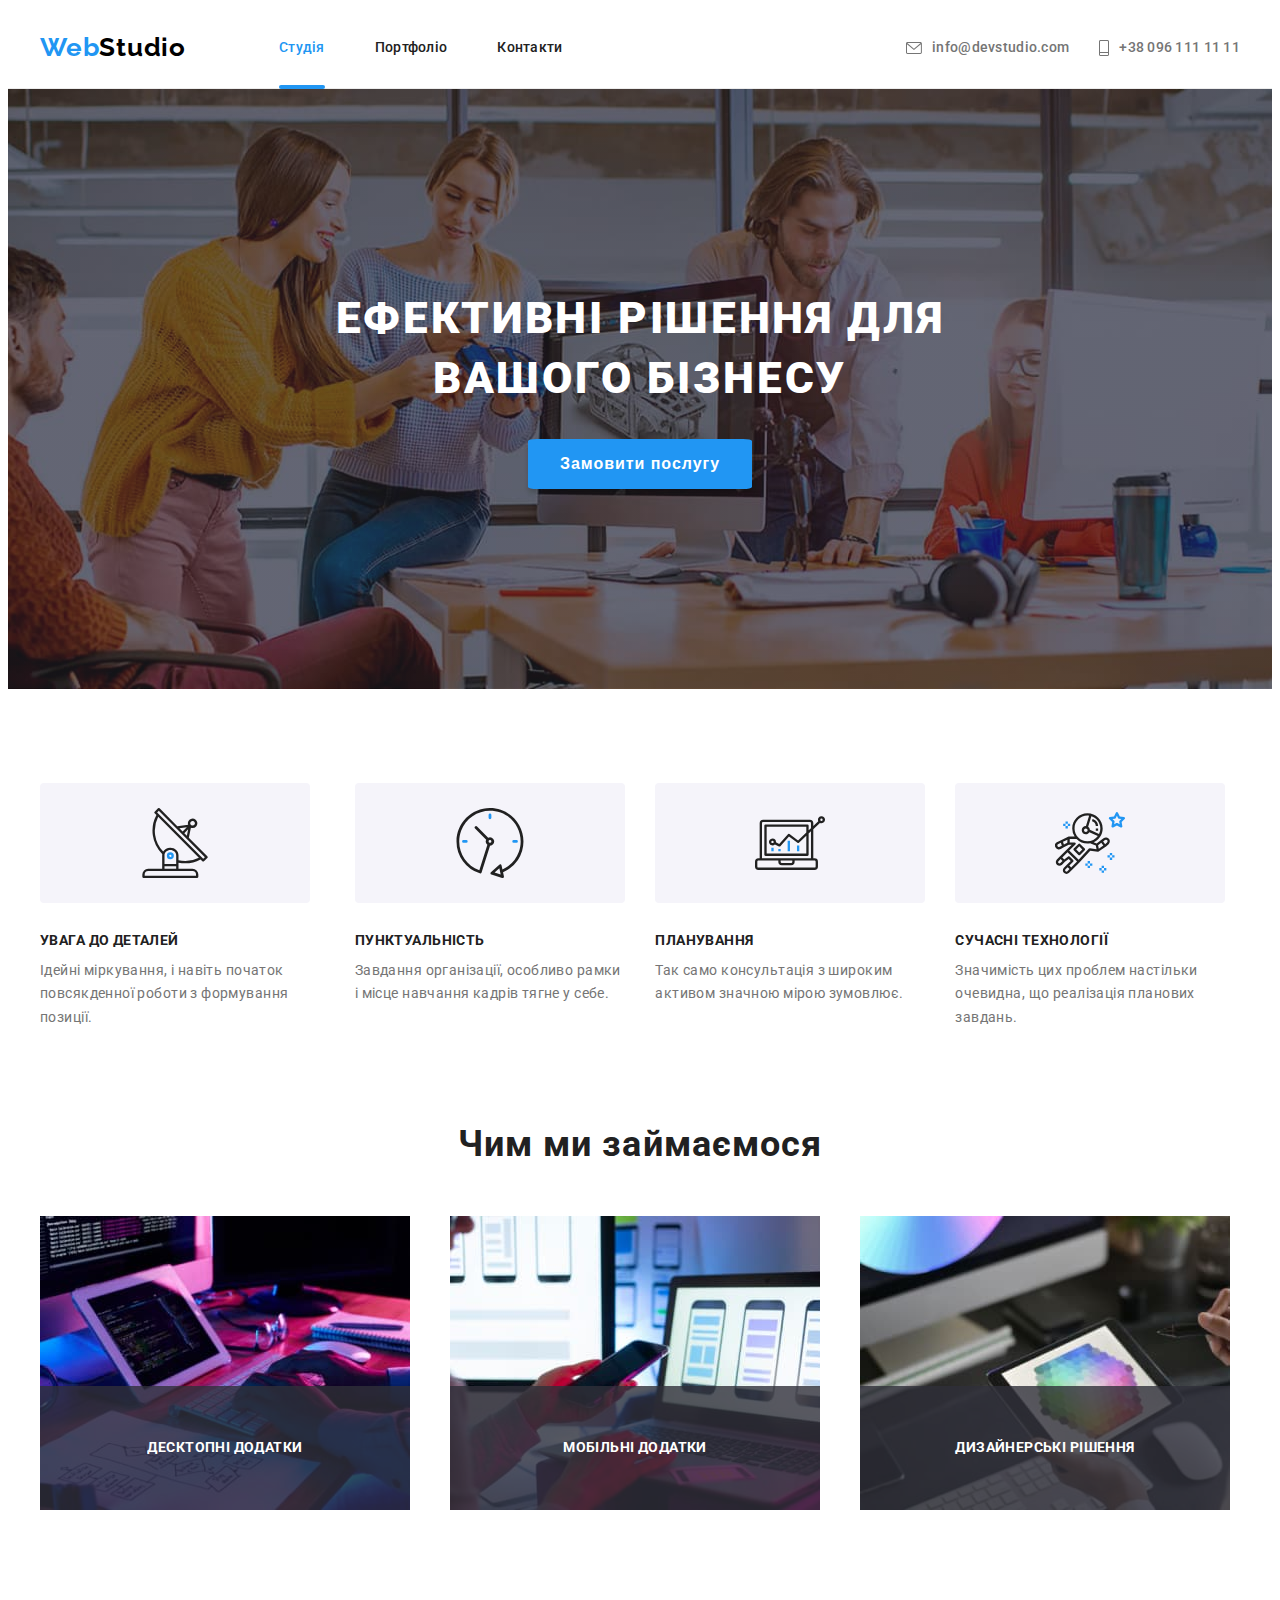
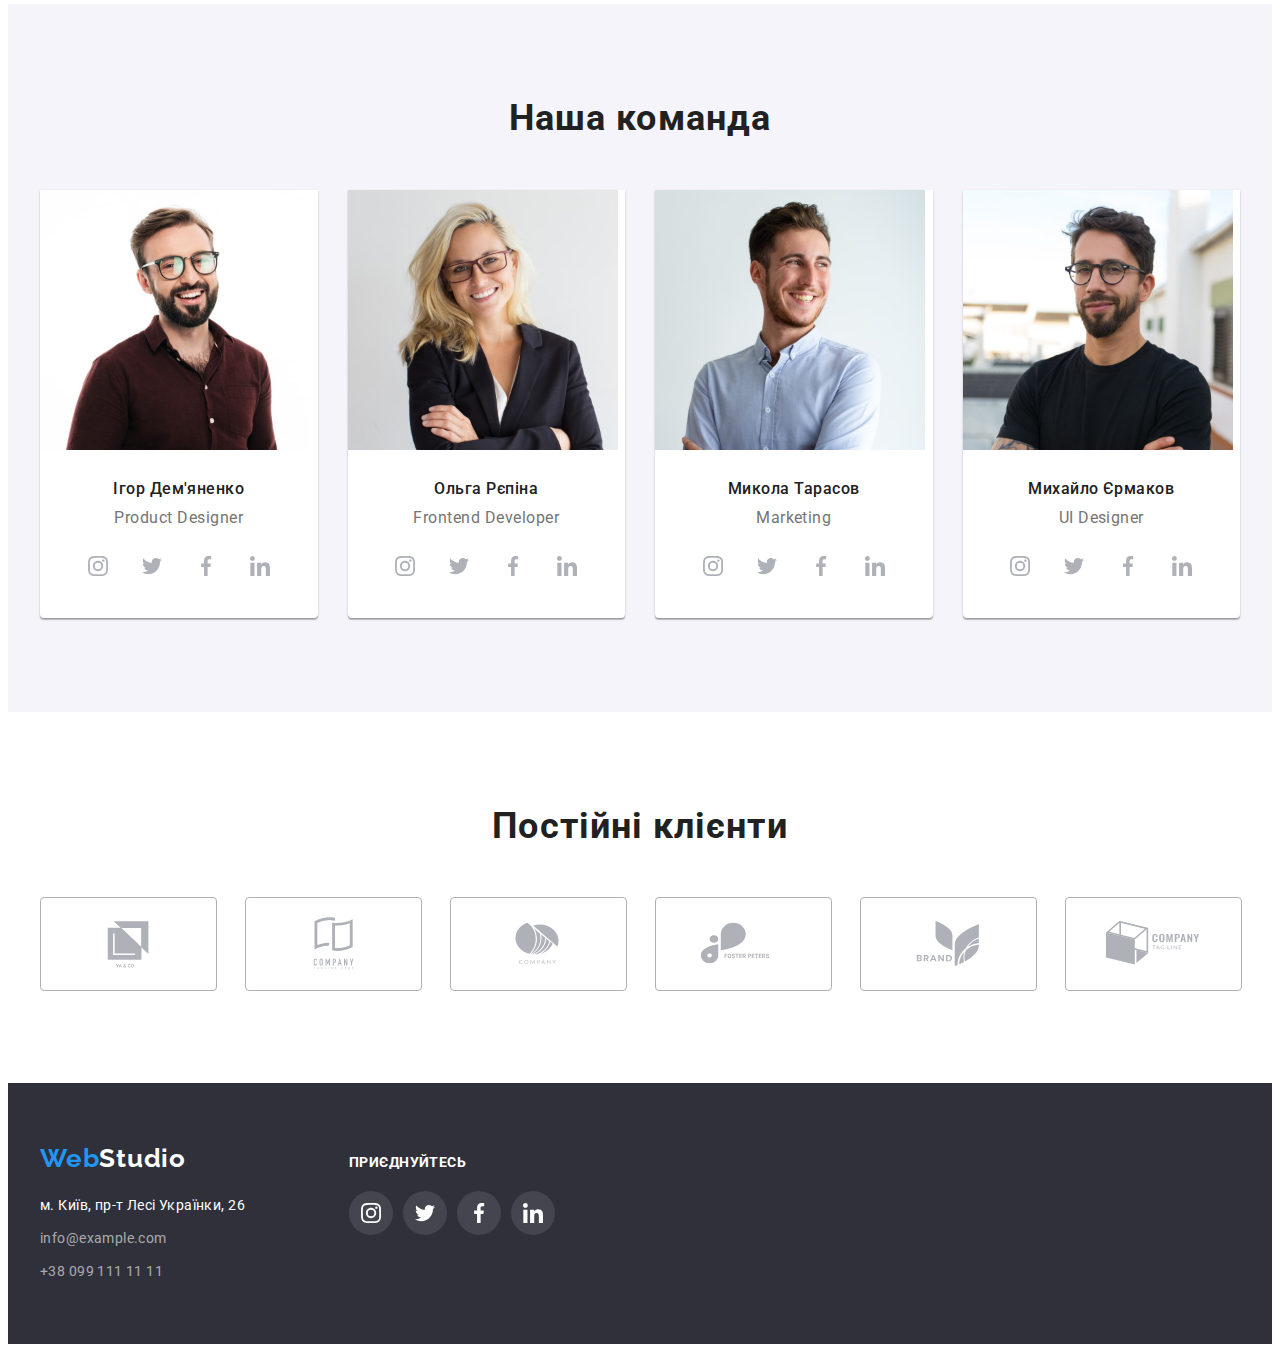
==== index.html @ 79c246cd "Додано файли з попереднього репозиторія" ====
<!DOCTYPE html>
<html lang="uk">
  <head>
    <meta charset="UTF-8" />
    <meta http-equiv="X-UA-Compatible" content="IE=edge" />
    <meta name="viewport" content="width=device-width, initial-scale=1.0" />
    <title>WebStudio</title>
    <link
      rel="stylesheet"
      href="https://cdnjs.cloudflare.com/ajax/libs/modern-normalize/1.1.0/modern-normalize.min.css"
      integrity="sha512-wpPYUAdjBVSE4KJnH1VR1HeZfpl1ub8YT/NKx4PuQ5NmX2tKuGu6U/JRp5y+Y8XG2tV+wKQpNHVUX03MfMFn9Q=="
      crossorigin="anonymous"
      referrerpolicy="no-referrer"
    />
    <link rel="preconnect" href="https://fonts.googleapis.com" />
    <link rel="preconnect" href="https://fonts.gstatic.com" crossorigin />
    <link
      href="https://fonts.googleapis.com/css2?family=Raleway:wght@700&family=Roboto:wght@400;500;700;900&display=swap"
      rel="stylesheet"
    />
    <link rel="stylesheet" href="./css/styles.css" />
  </head>
  <body>
    <header class="header">
      <div class="container header-container">
        <nav class="header-nav">
          <a class="logo link" href="./index.html" lang="en"
            >Web<span lang="en">Studio</span></a
          >
          <ul class="header-list list">
            <li class="header-item">
              <a class="header-nav-link link current" href="./index.html"
                >Студія</a
              >
            </li>
            <li class="header-item">
              <a class="header-nav-link link" href="./portfolio.html"
                >Портфоліо</a
              >
            </li>
            <li class="header-item">
              <a class="header-nav-link link" href="#">Контакти</a>
            </li>
          </ul>
        </nav>
        <ul class="header-contact-list list">
          <li class="header-contact-item">
            <a
              class="header-contact-link nav-link link"
              href="mailto:info@devstudio.com"
            >
              <svg class="icon-header" width="16" height="12">
                <use href="./images/symbol-defs.svg#icon-mailto"></use>
              </svg>
              info@devstudio.com</a
            >
          </li>
          <li class="header-contact-item item">
            <a
              class="header-contact-link nav-link link"
              href="tel:+380961111111"
            >
              <svg class="icon-header" width="10" height="16">
                <use href="./images/symbol-defs.svg#icon-phone"></use>
              </svg>
              +38 096 111 11 11</a
            >
          </li>
        </ul>
      </div>
    </header>
    <main>
      <section class="top-section">
        <div class="container top-container">
          <h1 class="top-title">Ефективні рішення для вашого бізнесу</h1>
          <button class="top-btn btn" type="button" data-modal-open>
            Замовити послугу
          </button>
        </div>
      </section>
      <section class="features section">
        <div class="container">
          <h2 class="visually-hidden">Особливості</h2>
          <ul class="features-list list">
            <li class="features-item">
              <div class="container-features-icon">
                <svg class="features-icon" width="70" height="70">
                  <use href="./images/symbol-defs.svg#icon-antenna"></use>
                </svg>
              </div>
              <h3 class="features-title">Увага до деталей</h3>
              <p class="features-text">
                Ідейні міркування, і навіть початок повсякденної роботи з
                формування позиції.
              </p>
            </li>
            <li class="features-item">
              <div class="container-features-icon">
                <svg class="features-icon" width="70" height="70">
                  <use href="./images/symbol-defs.svg#icon-clock"></use>
                </svg>
              </div>
              <h3 class="features-title">Пунктуальність</h3>
              <p class="features-text">
                Завдання організації, особливо рамки і місце навчання кадрів
                тягне у себе.
              </p>
            </li>
            <li class="features-item">
              <div class="container-features-icon">
                <svg class="features-icon" width="70" height="70">
                  <use href="./images/symbol-defs.svg#icon-diagram"></use>
                </svg>
              </div>
              <h3 class="features-title">Планування</h3>
              <p class="features-text">
                Так само консультація з широким активом значною мірою зумовлює.
              </p>
            </li>
            <li class="features-item">
              <div class="container-features-icon">
                <svg class="features-icon" width="70" height="70">
                  <use href="./images/symbol-defs.svg#icon-astronaut"></use>
                </svg>
              </div>
              <h3 class="features-title">Сучасні технології</h3>
              <p class="features-text">
                Значимість цих проблем настільки очевидна, що реалізація
                планових завдань.
              </p>
            </li>
          </ul>
        </div>
      </section>
      <section class="direction section no-top-padding">
        <div class="container">
          <h2 class="sections-title">Чим ми займаємося</h2>
          <ul class="direction-list list">
            <li class="direction-item">
              <img
                class="direction-image"
                src="./images/work/keyboard.jpg"
                alt="Людина друкує на клавіатурі"
                width="370"
                height="294"
              />
              <div class="direction-container">
                <p class="direction-title">Десктопні додатки</p>
              </div>
            </li>
            <li class="direction-item">
              <img
                class="direction-image"
                src="./images/work/phone.jpg"
                alt="Людина тримає телефон навпроти ноутбука"
                width="370"
                height="294"
              />
              <div class="direction-container">
                <p class="direction-title">Мобільні додатки</p>
              </div>
            </li>
            <li class="direction-item">
              <img
                class="direction-image"
                src="./images/work/tablet.jpg"
                alt="Людина тримає планшет"
                width="370"
                height="294"
              />
              <div class="direction-container">
                <p class="direction-title">Дизайнерські рішення</p>
              </div>
            </li>
          </ul>
        </div>
      </section>
      <section class="team section">
        <div class="container">
          <h2 class="sections-title">Наша команда</h2>
          <ul class="team-list list">
            <li class="team-item">
              <img
                class="team-image"
                src="./images/out-team/product-designer.jpg"
                alt="Проджект дизайнер - Ігор Дем'яненко"
                width="270"
                height="260"
              />
              <div class="team-contant">
                <h3 class="team-title">Ігор Дем'яненко</h3>
                <p class="team-text"><span lang="en">Product Designer</span></p>
                <ul class="team-icon-list">
                  <li class="team-icon-item">
                    <a class="team-icon-link" href="">
                      <svg class="icon-network" width="20" height="20">
                        <use
                          href="./images/symbol-defs.svg#icon-instagram"
                        ></use>
                      </svg>
                    </a>
                  </li>
                  <li class="team-icon-item">
                    <a class="team-icon-link" href="">
                      <svg class="icon-network" width="20" height="20">
                        <use href="./images/symbol-defs.svg#icon-twitter"></use>
                      </svg>
                    </a>
                  </li>
                  <li class="team-icon-item">
                    <a class="team-icon-link" href="">
                      <svg class="icon-network" width="20" height="20">
                        <use
                          href="./images/symbol-defs.svg#icon-facebook"
                        ></use>
                      </svg>
                    </a>
                  </li>
                  <li class="team-icon-item">
                    <a class="team-icon-link" href="">
                      <svg class="icon-network" width="20" height="20">
                        <use
                          href="./images/symbol-defs.svg#icon-linkedin"
                        ></use>
                      </svg>
                    </a>
                  </li>
                </ul>
              </div>
            </li>
            <li class="team-item">
              <img
                class="team-image"
                src="./images/out-team/frontend-developer.jpg"
                alt="Фронтент Розробник - Ольга Рєпіна"
                width="270"
                height="260"
              />
              <div class="team-contant">
                <h3 class="team-title">Ольга Рєпіна</h3>
                <p class="team-text">
                  <span lang="en">Frontend Developer</span>
                </p>
                <ul class="team-icon-list">
                  <li class="team-icon-item">
                    <a class="team-icon-link" href="">
                      <svg class="icon-network" width="20" height="20">
                        <use
                          href="./images/symbol-defs.svg#icon-instagram"
                        ></use>
                      </svg>
                    </a>
                  </li>
                  <li class="team-icon-item">
                    <a class="team-icon-link" href="">
                      <svg class="icon-network" width="20" height="20">
                        <use href="./images/symbol-defs.svg#icon-twitter"></use>
                      </svg>
                    </a>
                  </li>
                  <li class="team-icon-item">
                    <a class="team-icon-link" href="">
                      <svg class="icon-network" width="20" height="20">
                        <use
                          href="./images/symbol-defs.svg#icon-facebook"
                        ></use>
                      </svg>
                    </a>
                  </li>
                  <li class="team-icon-item">
                    <a class="team-icon-link" href="">
                      <svg class="icon-network" width="20" height="20">
                        <use
                          href="./images/symbol-defs.svg#icon-linkedin"
                        ></use>
                      </svg>
                    </a>
                  </li>
                </ul>
              </div>
            </li>
            <li class="team-item">
              <img
                class="team-image"
                src="./images/out-team/marketing.jpg"
                alt="Маркетолог - Микола Тарасов"
                width="270"
                height="260"
              />
              <div class="team-contant">
                <h3 class="team-title">Микола Тарасов</h3>
                <p class="team-text"><span lang="en">Marketing</span></p>
                <ul class="team-icon-list">
                  <li class="team-icon-item">
                    <a class="team-icon-link" href="">
                      <svg class="icon-network" width="20" height="20">
                        <use
                          href="./images/symbol-defs.svg#icon-instagram"
                        ></use>
                      </svg>
                    </a>
                  </li>
                  <li class="team-icon-item">
                    <a class="team-icon-link" href="">
                      <svg class="icon-network" width="20" height="20">
                        <use href="./images/symbol-defs.svg#icon-twitter"></use>
                      </svg>
                    </a>
                  </li>
                  <li class="team-icon-item">
                    <a class="team-icon-link" href="">
                      <svg class="icon-network" width="20" height="20">
                        <use
                          href="./images/symbol-defs.svg#icon-facebook"
                        ></use>
                      </svg>
                    </a>
                  </li>
                  <li class="team-icon-item">
                    <a class="team-icon-link" href="">
                      <svg class="icon-network" width="20" height="20">
                        <use
                          href="./images/symbol-defs.svg#icon-linkedin"
                        ></use>
                      </svg>
                    </a>
                  </li>
                </ul>
              </div>
            </li>
            <li class="team-item">
              <img
                class="team-image"
                src="./images/out-team/ui-designer.jpg"
                alt="ЮІ Дизайнер - Михайло Єрмаков"
                width="270"
                height="260"
              />
              <div class="team-contant">
                <h3 class="team-title">Михайло Єрмаков</h3>
                <p class="team-text"><span lang="en">UI Designer</span></p>
                <ul class="team-icon-list">
                  <li class="team-icon-item">
                    <a class="team-icon-link" href="">
                      <svg class="icon-network" width="20" height="20">
                        <use
                          href="./images/symbol-defs.svg#icon-instagram"
                        ></use>
                      </svg>
                    </a>
                  </li>
                  <li class="team-icon-item">
                    <a class="team-icon-link" href="">
                      <svg class="icon-network" width="20" height="20">
                        <use href="./images/symbol-defs.svg#icon-twitter"></use>
                      </svg>
                    </a>
                  </li>
                  <li class="team-icon-item">
                    <a class="team-icon-link" href="">
                      <svg class="icon-network" width="20" height="20">
                        <use
                          href="./images/symbol-defs.svg#icon-facebook"
                        ></use>
                      </svg>
                    </a>
                  </li>
                  <li class="team-icon-item">
                    <a class="team-icon-link" href="">
                      <svg class="icon-network" width="20" height="20">
                        <use
                          href="./images/symbol-defs.svg#icon-linkedin"
                        ></use>
                      </svg>
                    </a>
                  </li>
                </ul>
              </div>
            </li>
          </ul>
        </div>
      </section>
      <section class="clients section">
        <div class="container">
          <h2 class="sections-title">Постійні клієнти</h2>
          <ul class="clients-list">
            <li class="clients-item">
              <a class="clients-link" href="">
                <svg class="icon-network" width="106" height="60">
                  <use href="./images/symbol-defs.svg#icon-client-1"></use>
                </svg>
              </a>
            </li>
            <li class="clients-item">
              <a class="clients-link" href="">
                <svg class="icon-network" width="106" height="60">
                  <use href="./images/symbol-defs.svg#icon-client-2"></use>
                </svg>
              </a>
            </li>
            <li class="clients-item">
              <a class="clients-link" href="">
                <svg class="icon-network" width="106" height="60">
                  <use href="./images/symbol-defs.svg#icon-client-3"></use>
                </svg>
              </a>
            </li>
            <li class="clients-item">
              <a class="clients-link" href="">
                <svg class="icon-network" width="106" height="60">
                  <use href="./images/symbol-defs.svg#icon-client-4"></use>
                </svg>
              </a>
            </li>
            <li class="clients-item">
              <a class="clients-link" href="">
                <svg class="icon-network" width="106" height="60">
                  <use href="./images/symbol-defs.svg#icon-client-5"></use>
                </svg>
              </a>
            </li>
            <li class="clients-item">
              <a class="clients-link" href="">
                <svg class="icon-network" width="106" height="60">
                  <use href="./images/symbol-defs.svg#icon-client-6"></use>
                </svg>
              </a>
            </li>
          </ul>
        </div>
      </section>
    </main>
    <footer class="footer">
      <div class="container footer-container">
        <div class="container-address">
          <a class="logo link" href="./index.html" lang="en"
            >Web<span lang="en">Studio</span></a
          >
          <address class="footer-address">
            <ul class="footer-list list">
              <li class="footer-item">
                <a
                  class="footer-link address link"
                  href="https://goo.gl/maps/SXXD5D3ic1gdtgaX6"
                  rel="noopener noreferrer "
                  >м. Київ, пр-т Лесі Українки, 26</a
                >
              </li>
              <li class="footer-item">
                <a
                  class="footer-link contact link"
                  href="mailto:info@devstudio.com"
                  >info@example.com</a
                >
              </li>
              <li class="footer-item">
                <a class="footer-link contact link" href="tel:+380991111111"
                  >+38 099 111 11 11</a
                >
              </li>
            </ul>
          </address>
        </div>
        <div class="footer-social-container">
          <h3 class="footer-social-title">приєднуйтесь</h3>
          <ul class="footer-social-list">
            <li class="social-icon-item">
              <a class="social-icon-link" href="">
                <svg class="icon-network" width="20" height="20">
                  <use href="./images/symbol-defs.svg#icon-instagram"></use>
                </svg>
              </a>
            </li>
            <li class="social-icon-item">
              <a class="social-icon-link" href="">
                <svg class="icon-network" width="20" height="20">
                  <use href="./images/symbol-defs.svg#icon-twitter"></use>
                </svg>
              </a>
            </li>
            <li class="social-icon-item">
              <a class="social-icon-link" href="">
                <svg class="icon-network" width="20" height="20">
                  <use href="./images/symbol-defs.svg#icon-facebook"></use>
                </svg>
              </a>
            </li>
            <li class="social-icon-item">
              <a class="social-icon-link" href="">
                <svg class="icon-network" width="20" height="20">
                  <use href="./images/symbol-defs.svg#icon-linkedin"></use>
                </svg>
              </a>
            </li>
          </ul>
        </div>
      </div>
    </footer>
    <div class="backdrop is-hidden" data-modal>
      <div class="modal">
        <button type="button" class="modal-btn" data-modal-close>
          <svg class="icon-modal-close" width="11" height="11">
            <use href="./images/symbol-defs.svg#icon-close"></use>
          </svg>
        </button>
      </div>
    </div>
    <script src="./js/modal.js"></script>
  </body>
</html>
---- css/styles.css ----
:root {
  --main-font-family: "Roboto", sans-serif;
  --second-font-family: "Raleway", sans-serif;
  --main-color-text: #212121;
  --second-maim-color-text: #757575;
  --accent-color: #2196f3;
  --second-background-color: #2f303a;
  --background-image: #eeeeee;
  --another-background-color: #f5f4fa;
  --black-color: #000000;
  --white-color: #ffffff;
  --btn-active: #188ce8;
  --main-font-weight: 400;
  --second-font-weight: 700;
  --padding-section: 94px;
  --image-gap: 30px;
  --main-image-background: linear-gradient(
      rgba(47, 48, 58, 0.4),
      rgba(47, 48, 58, 0.4)
    ),
    url(../images/top-bg.jpg);
}

p,
h1,
h2,
h3,
h4,
h5,
h6 {
  margin: 0;
}

ol,
ul {
  list-style: none;
  padding-left: 0;
  margin: 0;
}

button {
  cursor: pointer;
}

address {
  font-style: normal;
}

img {
  display: block;
  max-width: 100%;
  height: auto;
}

a {
  color: currentColor;
  text-decoration: none;
}

.link {
  text-decoration: none;
  transition-property: color;
  transition-duration: 250ms;
  transition-timing-function: cubic-bezier(0.4, 0, 0.2, 1);
}

.link:focus,
.link:hover {
  color: var(--accent-color);
}

.link.current {
  color: var(--accent-color);
}

.visually-hidden {
  position: absolute;
  width: 1px;
  height: 1px;
  margin: -1px;
  border: 0;
  padding: 0;
  white-space: nowrap;
  clip-path: inset(100%);
  clip: rect(0 0 0 0);
  overflow: hidden;
}

body {
  font-family: var(--main-font-family);
  font-weight: var(--main-font-weight);
  font-style: normal;
  color: var(--main-color-text);
  background-color: var(--white-color);
}

.container {
  width: 1200px;
  margin: 0 auto;
  padding-right: 15px;
  padding-left: 15px;
}

.btn {
  border: 0;
  border-radius: 4%;
}

.section {
  padding-top: var(--padding-section);
  padding-bottom: var(--padding-section);
}

.section.no-top-padding {
  padding-top: 0;
}

/* -------------------------------HEADER------------------------------- */

/* Загальні стилі для лого */
.logo {
  font-family: var(--second-font-family);
  font-weight: var(--second-font-weight);
  font-size: 26px;
  line-height: 1.19;
  letter-spacing: 0.03em;
  color: var(--accent-color);
  margin-right: 93px;
  padding-top: 24px;
  padding-bottom: 24px;
}

.header {
  border-bottom: 1px solid #ececec;
}

.header-nav {
  display: flex;
}
.header-container {
  display: flex;
  align-items: center;
}
.header-list {
  display: flex;
  align-items: center;
  gap: 50px;
}

.header .logo span {
  color: var(--black-color);
}

.header-nav-link {
  position: relative;
  padding-top: 32px;
  padding-bottom: 32px;
  font-family: var(--main-font-family);
  font-weight: 500;
  font-size: 14px;
  line-height: 1.14;
  letter-spacing: 0.02em;
  color: var(--main-color-text);
  display: block;
}

.current::after {
  content: "";
  position: absolute;
  bottom: 0;
  left: 0;
  display: block;
  width: 100%;
  height: 4px;
  background: var(--accent-color);
  border-radius: 2px;
  bottom: -1px;
}

.header-contact-list {
  display: flex;
  margin-left: auto;
  gap: 30px;
  align-items: center;
  justify-content: center;
}

.header-contact-link {
  padding-top: 32px;
  padding-bottom: 32px;
  color: var(--second-maim-color-text);
  font-weight: 500;
  font-size: 14px;
  line-height: 1.14;
  letter-spacing: 0.02em;
  display: flex;
  align-items: center;
}

.icon-header {
  fill: currentColor;
  margin-right: 10px;
}

/* .mailto::before {
  content: "";
  width: 16px;
  height: 12px;
  margin-right: 10px;
  background-image: url("../images/con-mailto.svg");
  background-size: contain;
}
.number::before {
  content: "";
  width: 16px;
  height: 12px;
  margin-right: 10px;
  background-image: url("../images/icon-phone.svg");
  background-size: contain;
}  */

/* -------------------------------FOOTER------------------------------- */

.footer {
  background: var(--second-background-color);
  padding-top: 60px;
  padding-bottom: 60px;
}
.footer-container {
  display: flex;
  flex-wrap: wrap;
  gap: 70px;
  align-items: baseline;
}

.footer-list {
  margin-top: 20px;
}

.footer-item:not(:last-child) {
  margin-bottom: 9px;
}

.footer .logo span {
  color: var(--white-color);
}

.footer-link {
  font-size: 14px;
  line-height: 1.71;
  letter-spacing: 0.03em;
}

.footer-link.address {
  color: var(--white-color);
}

.footer-link.contact {
  color: rgba(255, 255, 255, 0.6);
}

.footer-social-container {
  width: 206px;
  height: 80px;
}

.footer-social-title {
  font-weight: var(--second-font-weight);
  font-size: 14px;
  line-height: 1.14;
  letter-spacing: 0.03em;
  text-transform: uppercase;
  color: var(--white-color);
  margin-bottom: 20px;
}

.footer-social-list {
  display: flex;
  flex-wrap: wrap;
  gap: 10px;
  align-items: center;
  justify-content: center;
}

.social-icon-item {
  width: 44px;
  height: 44px;
}

.social-icon-link {
  width: 100%;
  height: 100%;
  border-radius: 50%;
  display: flex;
  align-items: center;
  justify-content: center;
  background: rgba(255, 255, 255, 0.1);
  fill: var(--white-color);
  transition-property: background-color;
  transition-duration: 250ms;
  transition-timing-function: cubic-bezier(0.4, 0, 0.2, 1);
}

.social-icon-link:hover,
.social-icon-link:focus {
  background-color: var(--accent-color);
}

/* ----------------------------------MAIN INDEX------------------------------- */

/* -------------------------------------top section------------------------------- */

.top-section {
  background-color: var(--second-background-color);
  padding-top: 200px;
  padding-bottom: 200px;
  background-image: var(--main-image-background);
  background-repeat: no-repeat;
  background-position: center;
  background-size: cover;
}

.top-title {
  font-weight: 900;
  font-size: 44px;
  line-height: 1.36;
  letter-spacing: 0.06em;
  text-transform: uppercase;
  color: var(--white-color);
  width: 696px;
  margin-bottom: 30px;
  text-align: center;
  margin-left: auto;
  margin-right: auto;
}

.top-btn {
  background: var(--accent-color);
  box-shadow: 0px 4px 4px rgba(0, 0, 0, 0.15);
  color: var(--white-color);
  font-weight: var(--second-font-weight);
  font-size: 16px;
  line-height: 1.87;
  min-width: 216px;
  display: flex;
  text-align: center;
  letter-spacing: 0.06em;
  padding: 10px 32px;
  align-items: center;
  margin-left: auto;
  margin-right: auto;
  transition-property: background-color;
  transition-duration: 250ms;
  transition-timing-function: cubic-bezier(0.4, 0, 0.2, 1);
}

.top-btn:focus,
.top-btn:hover {
  background-color: var(--btn-active);
}

/* ----------------------------------section features------------------------------- */

.features-list {
  display: flex;
  gap: 30px;
}

.features-title {
  font-weight: var(--second-font-weight);
  font-size: 14px;
  line-height: 1.14;
  letter-spacing: 0.03em;
  text-transform: uppercase;
  color: var(--main-color-text);
  margin-bottom: 10px;
}
.features-text {
  font-size: 14px;
  line-height: 1.71;
  letter-spacing: 0.03em;
  color: var(--second-maim-color-text);
}

.container-features-icon {
  width: 270px;
  height: 120px;
  border-radius: 4px;
  background: var(--another-background-color);
  margin-bottom: 30px;
  display: flex;
  align-items: center;
  justify-content: center;
}

/* ----------------------------------section direction------------------------------- */

/* Стилі для головних заголовків в секції direction та team */
.sections-title {
  font-weight: var(--second-font-weight);
  font-size: 36px;
  line-height: 1.16;
  text-align: center;
  letter-spacing: 0.03em;
  color: var(--main-color-text);
  margin-bottom: 50px;
}

.direction-list {
  padding: 0;
  margin: 0;
  display: flex;
  /* Фіксована (при видаленні img не втрачається ширина) сітка для елементів li, замість gap*/
  margin-left: calc(-1 * var(--image-gap));
  margin-top: calc(-1 * var(--image-gap));
}
.direction-item {
  position: relative;
  flex-basis: calc(100% / 3 - var(--image-gap));
  margin-left: var(--image-gap);
  margin-top: var(--image-gap);
}

.direction-container {
  display: flex;
  align-items: center;
  justify-content: center;
  position: absolute;
  bottom: 0;
  left: 0;
  width: 370px;
  height: 70px;
  background: rgba(47, 48, 58, 0.8);
  padding-top: 27px;
  padding-bottom: 27px;
}

.direction-title {
  font-weight: var(--second-font-weight);
  font-size: 14px;
  line-height: 1.14;
  align-items: center;
  letter-spacing: 0.03em;
  text-transform: uppercase;

  color: #ffffff;
}

/* ----------------------------------section team------------------------------- */

.team {
  background-color: var(--another-background-color);
}

.team-list {
  padding: 0;
  margin: 0;
  display: flex;
  /* Фіксована (при видаленні img не втрачається ширина) сітка для елементів li, замість gap*/
  margin-left: calc(-1 * var(--image-gap));
  margin-top: calc(-1 * var(--image-gap));
}

.team-item {
  background-color: var(--white-color);
  flex-basis: calc(100% / 3 - var(--image-gap));
  margin-left: var(--image-gap);
  margin-top: var(--image-gap);
  box-shadow: 0px 1px 3px rgba(0, 0, 0, 0.12), 0px 1px 1px rgba(0, 0, 0, 0.14),
    0px 2px 1px rgba(0, 0, 0, 0.2);
  border-radius: 0px 0px 4px 4px;
}

.team-contant {
  padding-top: 30px;
  padding-bottom: 30px;
}

.team-title {
  font-weight: 500;
  font-size: 16px;
  line-height: 1.18;
  text-align: center;
  letter-spacing: 0.03em;
  color: var(--main-color-text);
  margin-bottom: 10px;
}

.team-text {
  font-size: 16px;
  line-height: 1.18;
  text-align: center;
  letter-spacing: 0.03em;
  color: var(--second-maim-color-text);
  margin-bottom: 16px;
}

.team-icon-list {
  display: flex;
  flex-wrap: wrap;
  gap: 10px;
  align-items: center;
  justify-content: center;
}

.team-icon-item {
  width: 44px;
  height: 44px;
}

.team-icon-link {
  width: 100%;
  height: 100%;
  border-radius: 50%;
  display: flex;
  align-items: center;
  justify-content: center;
  fill: #afb1b8;
  transition-property: background-color, fill;
  transition-duration: 250ms;
  transition-timing-function: cubic-bezier(0.4, 0, 0.2, 1);
}

.team-icon-link:hover,
.team-icon-link:focus {
  background-color: #2196f3;
  fill: #ffffff;
}

/* ----------------------------------section clients------------------------------- */

.client > .sections-title {
  margin-bottom: 50px;
}

.clients-list {
  display: flex;
  flex-wrap: wrap;
  gap: 30px;
  align-items: center;
  justify-content: center;
}

.clients-item {
  /* width: 170px; */
  width: calc((100% - 150px) / 6);
  height: 92px;
}

.clients-link {
  width: 100%;
  height: 100%;
  border: 1px solid #afb1b8;
  border-radius: 4px;
  display: flex;
  align-items: center;
  justify-content: center;
  fill: #afb1b8;
  transition-property: border, fill;
  transition-duration: 250ms;
  transition-timing-function: cubic-bezier(0.4, 0, 0.2, 1);
}

.clients-link:hover,
.clients-link:focus {
  border: 1px solid #2196f3;
  fill: #2196f3;
}

/* -------------------------------MAIN PORTFOLIO------------------------------- */

.btn-list {
  margin-bottom: 50px;
  display: flex;
  justify-content: center;
  gap: 8px;
}

.portfolio-btn.first {
  padding: 6px 25px;
}

.portfolio-btn {
  background-color: var(--another-background-color);
  color: inherit;
  font-family: var(--main-font-family);
  font-weight: 500;
  font-size: 16px;
  line-height: 1.6;
  text-align: center;
  letter-spacing: 0.03em;
  padding: 6px 22px;
  transition-property: background-color, color;
  transition-duration: 250ms;
  transition-timing-function: cubic-bezier(0.4, 0, 0.2, 1);
}

.portfolio-btn:focus,
.portfolio-btn:hover {
  background-color: var(--accent-color);
  color: var(--white-color);
}

.portfolio-list {
  display: flex;
  flex-wrap: wrap;
  /* Фіксована (при видаленні img не втрачається ширина) сітка для елементів li, замість gap*/
  margin-left: calc(-1 * var(--image-gap));
  margin-top: calc(-1 * var(--image-gap));
}

.portfolio-item {
  flex-basis: calc(100% / 3 - var(--image-gap));
  margin-left: var(--image-gap);
  margin-top: var(--image-gap);
}

.portfolio-contant {
  border: 1px solid #eeeeee;
  padding: 20px 24px;
  min-width: 322px;
}

.portfolio-title {
  font-family: var(--main-font-family);
  font-weight: var(--second-font-weight);
  font-size: 18px;
  line-height: 2;
  letter-spacing: 0.06em;
  margin-bottom: 4px;
}

.portfolio-text {
  font-family: var(--main-font-family);
  font-size: 16px;
  line-height: 1.87;
  letter-spacing: 0.03em;
}

.portfolio-link {
  display: block;
  transition-property: box-shadow;
  transition-duration: 250ms;
  transition-timing-function: cubic-bezier(0.4, 0, 0.2, 1);
}

.portfolio-link:focus,
.portfolio-link:hover {
  box-shadow: 0px 1px 1px rgba(0, 0, 0, 0.12), 0px 4px 4px rgba(0, 0, 0, 0.06),
    1px 4px 6px rgba(0, 0, 0, 0.16);
}

.portfolio-cover-container {
  position: relative;
  overflow: hidden;
}

.portfolio-cover-text {
  position: absolute;
  top: 0;
  left: 0;
  width: 100%;
  height: 100%;
  background: rgba(33, 150, 243, 0.9);
  font-size: 18px;
  line-height: 1.5;
  letter-spacing: 0.03em;
  color: var(--white-color);
  padding: 63px 24px;
  transform: translateY(100%);
  transition-property: transform;
  transition-duration: 250ms;
  transition-timing-function: cubic-bezier(0.4, 0, 0.2, 1);
}

.portfolio-link:focus .portfolio-cover-text,
.portfolio-link:hover .portfolio-cover-text {
  transform: translateY(0);
}

/* -------------------------------MODAL------------------------------- */

.backdrop {
  position: fixed;
  top: 0;
  width: 100%;
  height: 100%;
  background-color: rgba(0, 0, 0, 0.2);
}

.modal {
  position: absolute;
  width: 528px;
  min-height: 581px;
  background: #ffffff;
  box-shadow: 0px 1px 3px rgba(0, 0, 0, 0.12), 0px 1px 1px rgba(0, 0, 0, 0.14),
    0px 2px 1px rgba(0, 0, 0, 0.2);
  border-radius: 4px;
  top: 50%;
  left: 50%;
  transform: translate(-50%, -50%) scale(1);
  transition-property: transform;
  transition-duration: 250ms;
  transition-timing-function: cubic-bezier(0.4, 0, 0.2, 1);
}

.backdrop.is-hidden .modal {
  transform: translate(-50%, -50%) scale(0);
}

.modal-btn {
  width: 30px;
  height: 30px;
  background-color: transparent;
  border: 1px solid rgba(0, 0, 0, 0.1);
  border-radius: 50%;
  position: absolute;
  right: 8px;
  top: 8px;
  display: flex;
  align-items: center;
  justify-content: center;
  padding: 0;
}

.is-hidden {
  opacity: 0;
  visibility: hidden;
  pointer-events: none;
}
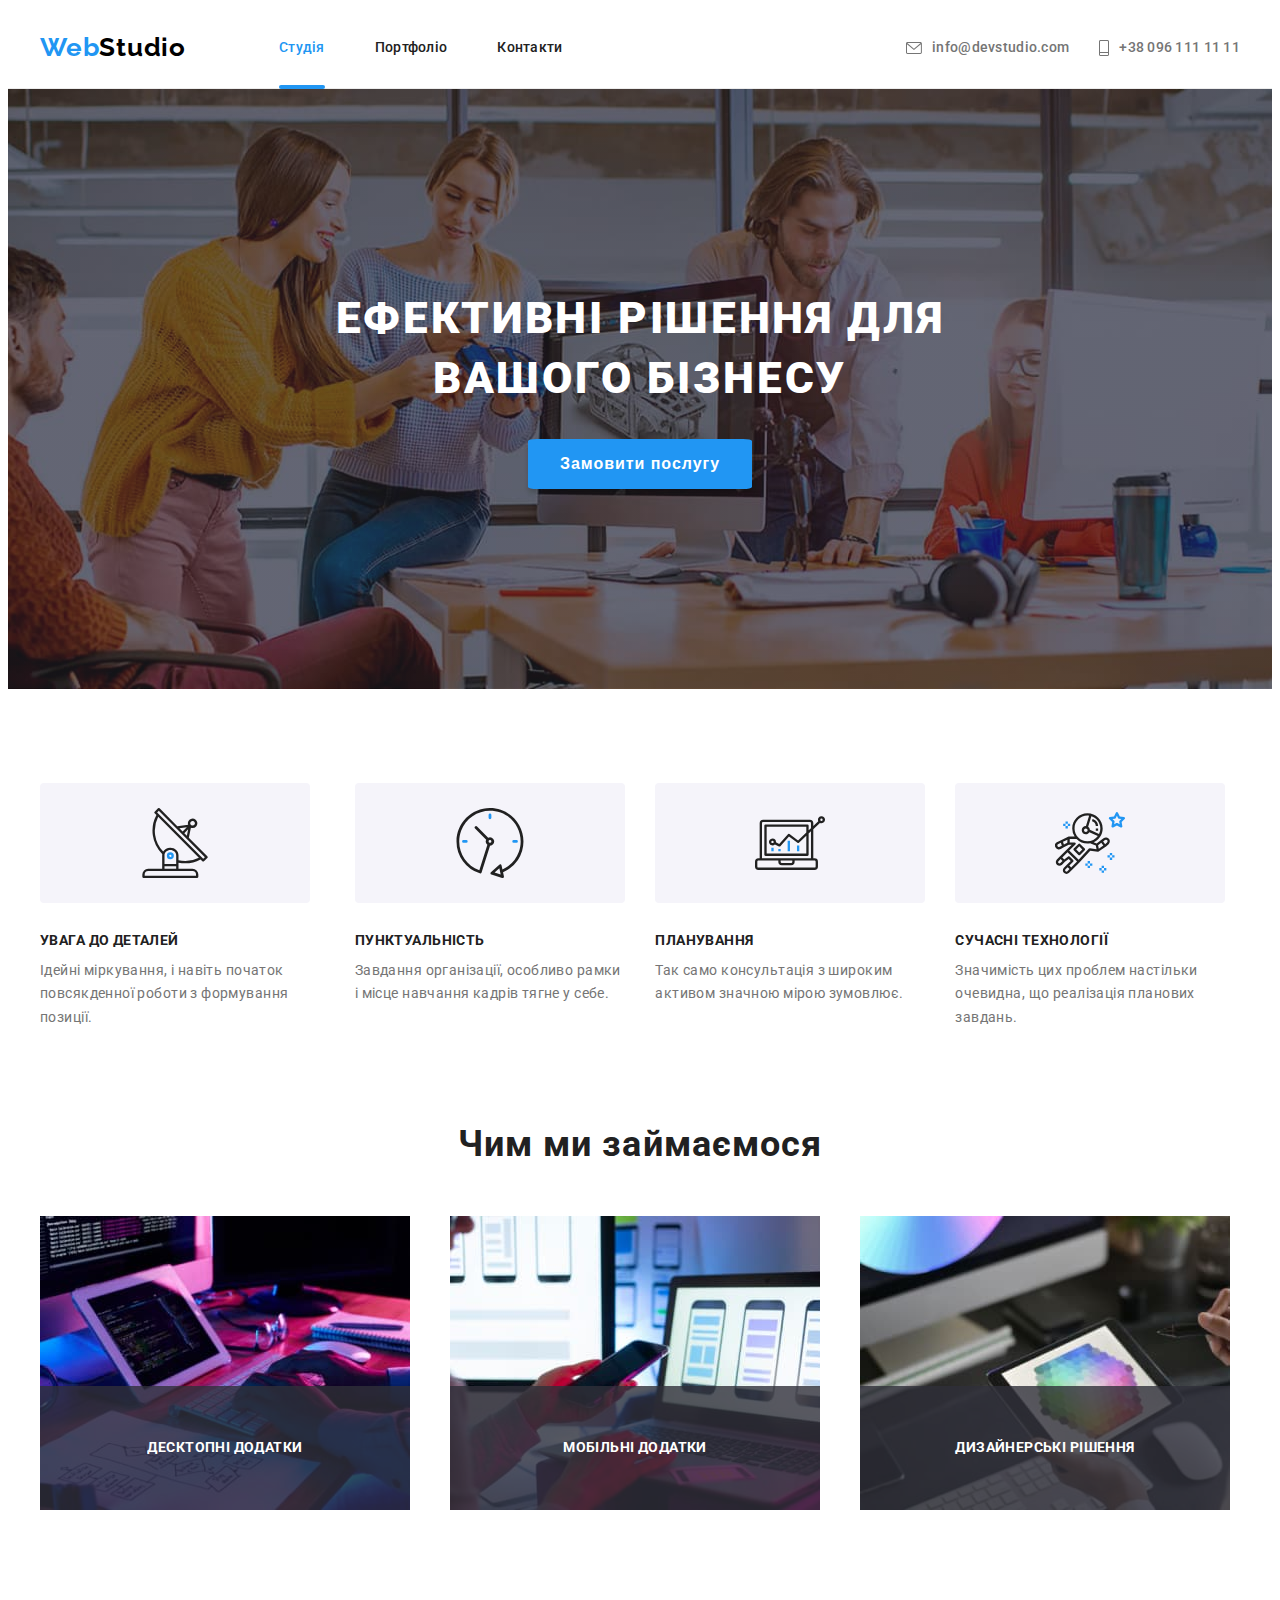
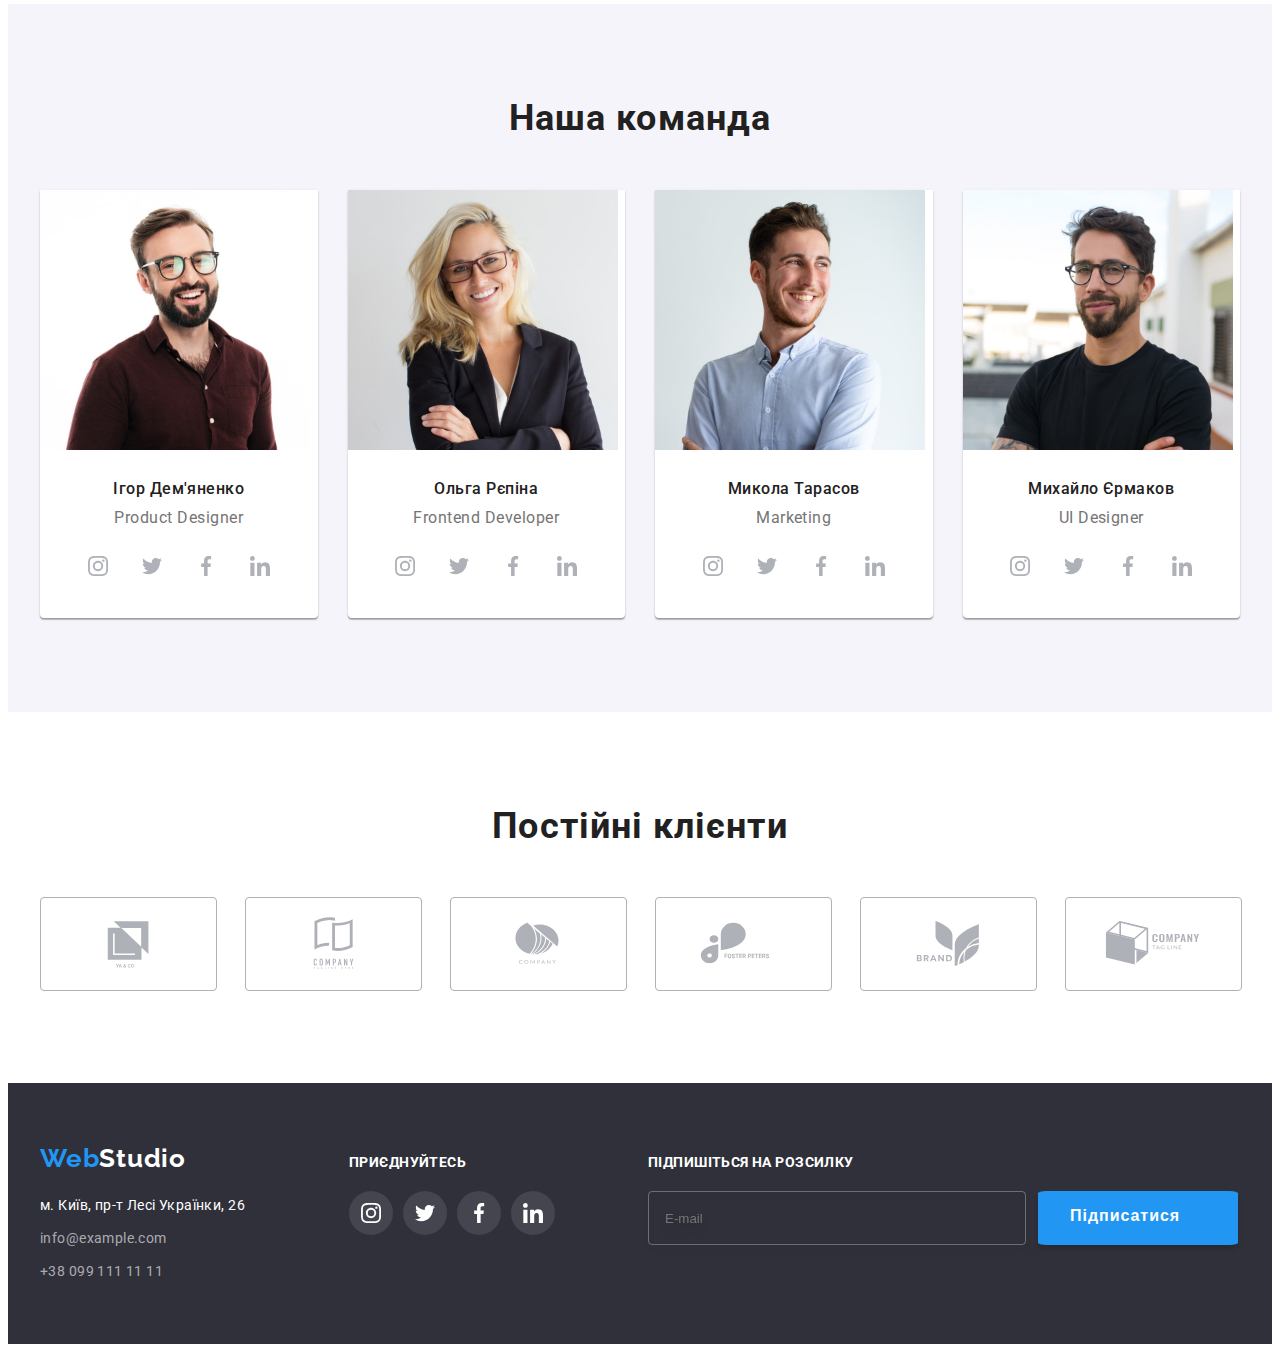
==== commit 29661418: "Інпут на футері" ====
--- a/index.html
+++ b/index.html
@@ -494,6 +494,15 @@
             </li>
           </ul>
         </div>
+        <div class="footer-input-container">
+          <form class="form">
+            <h3 class="footer-input-title">Підпишіться на розсилку</h3>
+            <div class="input-container">
+              <input type="email" id="mailing" placeholder="E-mail" />
+              <button type="submit" class="btn input-btn">Підписатися</button>
+            </div>
+          </form>
+        </div>
       </div>
     </footer>
     <div class="backdrop is-hidden" data-modal>
--- a/css/styles.css
+++ b/css/styles.css
@@ -225,12 +225,24 @@
   background: var(--second-background-color);
   padding-top: 60px;
   padding-bottom: 60px;
+  display: flex;
+  flex-wrap: wrap;
+  align-items: baseline;
 }
 .footer-container {
   display: flex;
   flex-wrap: wrap;
-  gap: 70px;
   align-items: baseline;
+}
+
+.container-address {
+  margin-right: 70px;
+}
+
+.footer-social-container {
+  width: 206px;
+  height: 80px;
+  margin-right: 93px;
 }
 
 .footer-list {
@@ -257,11 +269,6 @@
 
 .footer-link.contact {
   color: rgba(255, 255, 255, 0.6);
-}
-
-.footer-social-container {
-  width: 206px;
-  height: 80px;
 }
 
 .footer-social-title {
@@ -304,6 +311,54 @@
 .social-icon-link:hover,
 .social-icon-link:focus {
   background-color: var(--accent-color);
+}
+
+.footer-input-title {
+  font-weight: var(--second-font-weight);
+  font-size: 14px;
+  line-height: 1.14;
+  letter-spacing: 0.03em;
+  text-transform: uppercase;
+  color: var(--white-color);
+  margin-bottom: 20px;
+}
+
+.input-container {
+  display: flex;
+}
+
+.input-container input {
+  width: 358px;
+  height: 50px;
+  outline: none;
+  border: 1px solid rgba(255, 255, 255, 0.3);
+  filter: drop-shadow(0px 4px 4px rgba(0, 0, 0, 0.15));
+  border-radius: 4px;
+  background-color: inherit;
+  padding-left: 16px;
+  margin-right: 12px;
+}
+
+.input-btn {
+  background: var(--accent-color);
+  box-shadow: 0px 4px 4px rgba(0, 0, 0, 0.15);
+  color: var(--white-color);
+  font-weight: var(--second-font-weight);
+  font-size: 16px;
+  line-height: 1.87;
+  min-width: 200px;
+  display: flex;
+  text-align: center;
+  letter-spacing: 0.06em;
+  padding: 10px 32px;
+  transition-property: background-color;
+  transition-duration: 250ms;
+  transition-timing-function: cubic-bezier(0.4, 0, 0.2, 1);
+}
+
+.input-btn:focus,
+.input-btn:hover {
+  background-color: var(--btn-active);
 }
 
 /* ----------------------------------MAIN INDEX------------------------------- */
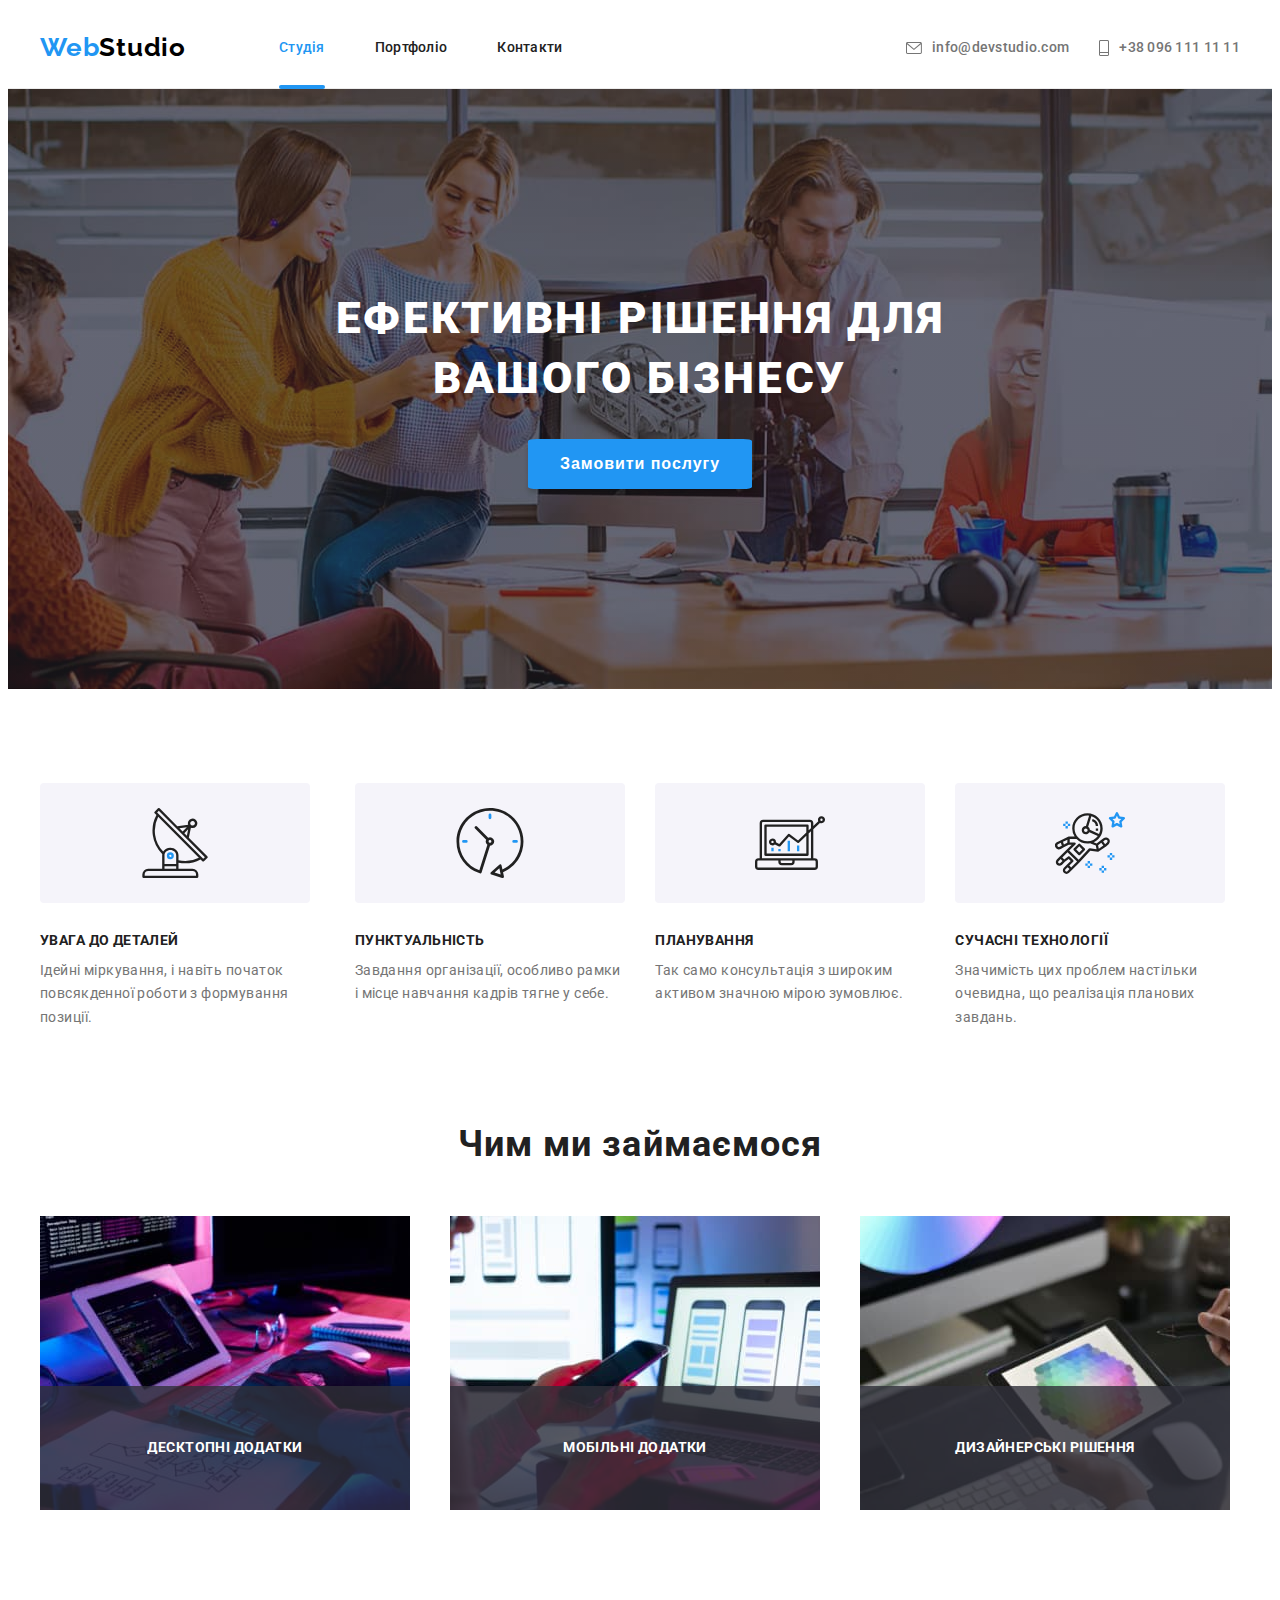
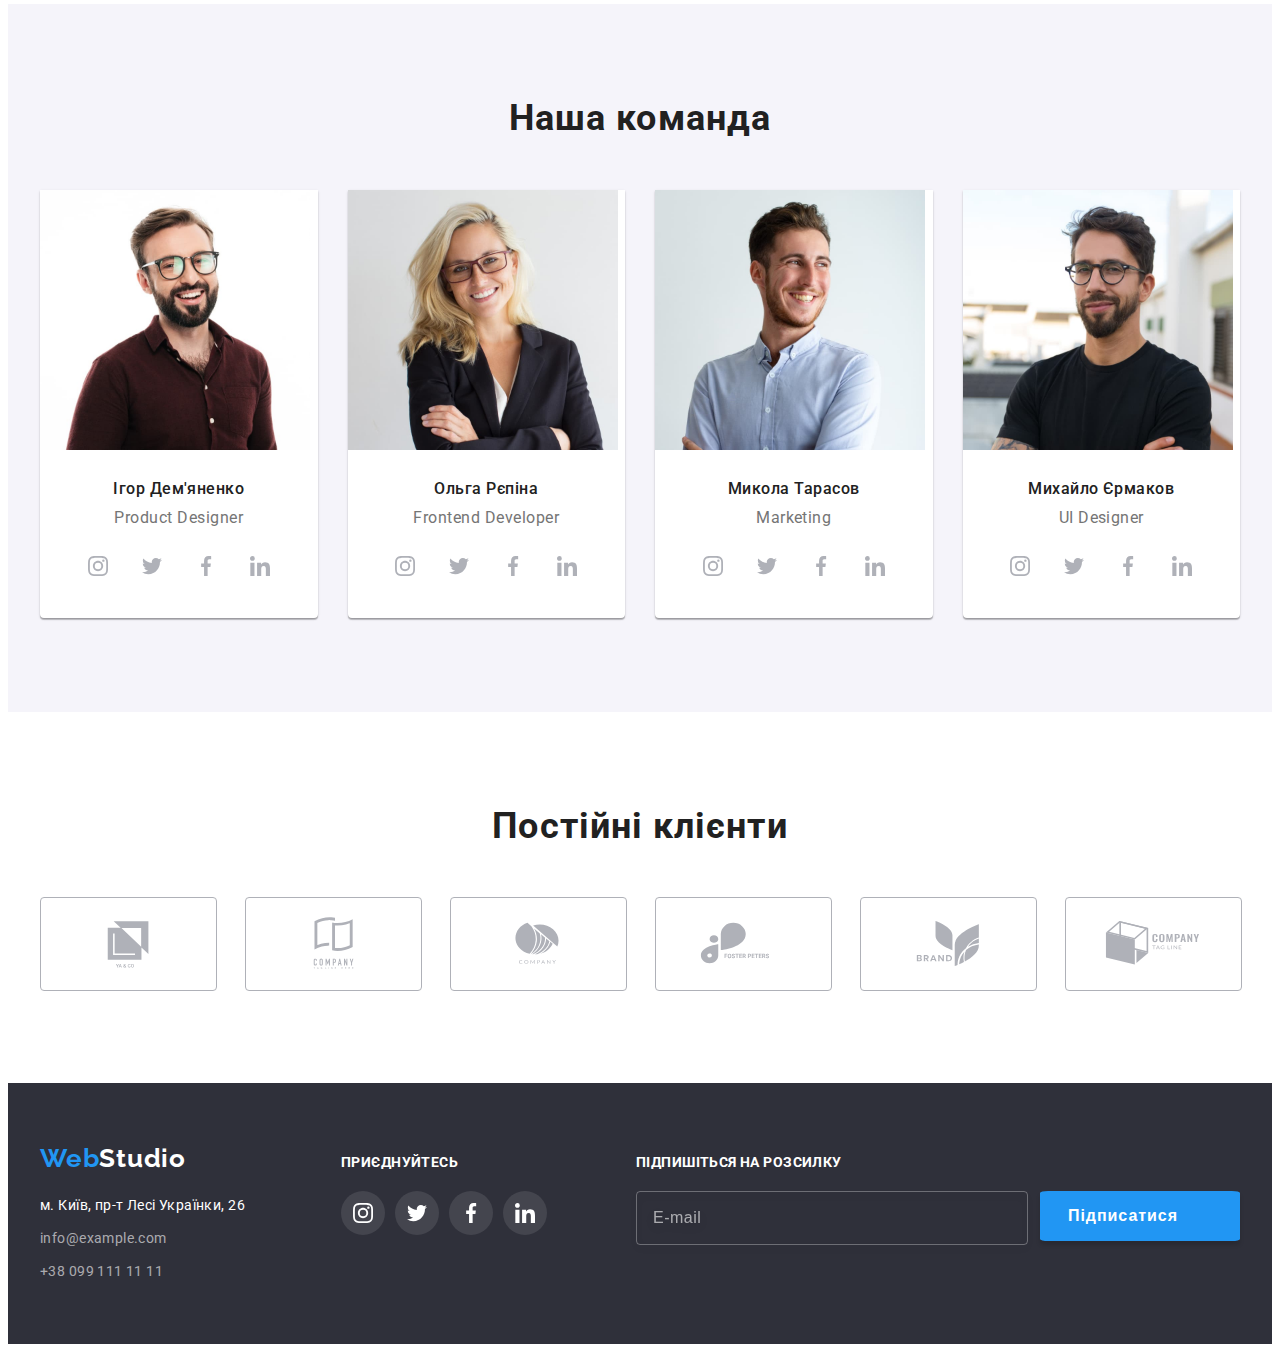
==== commit de7ec553: "Оновлено margin для input контейнера у футері" ====
--- a/index.html
+++ b/index.html
@@ -494,12 +494,25 @@
             </li>
           </ul>
         </div>
-        <div class="footer-input-container">
+        <div class="footer-input-container" style="margin-left: auto">
           <form class="form">
-            <h3 class="footer-input-title">Підпишіться на розсилку</h3>
+            <label for="mailing" class="footer-input-title"
+              >Підпишіться на розсилку
+            </label>
             <div class="input-container">
-              <input type="email" id="mailing" placeholder="E-mail" />
-              <button type="submit" class="btn input-btn">Підписатися</button>
+              <input
+                type="email"
+                class="footer-input"
+                name="mailing"
+                id="mailing"
+                placeholder="E-mail"
+              />
+              <button type="submit" class="btn input-btn-send">
+                Підписатися
+                <svg class="icon-send" width="24" height="24">
+                  <use href="./images/symbol-defs.svg#icon-send"></use>
+                </svg>
+              </button>
             </div>
           </form>
         </div>
@@ -512,6 +525,127 @@
             <use href="./images/symbol-defs.svg#icon-close"></use>
           </svg>
         </button>
+        <h2 class="modal-title">Залиште свої дані, ми вам передзвонимо</h2>
+        <form class="modal-input-form">
+          <div class="modal-input-container">
+            <!-- <ul class="modal-input-list">
+              <li class="modal-input-item">
+                <label for="name"><span class="input-title">Ім'я</span></label>
+                <input
+                  type="text"
+                  name="Name"
+                  id="name"
+                  class="modal-input text"
+                />
+              </li>
+              <li class="modal-input-item">
+                <label for="number" class="input-title">Телефон</label>
+                <input
+                  type="tel"
+                  name="Number-tel"
+                  id="number"
+                  class="modal-input text"
+                />
+              </li>
+              <li class="modal-input-item">
+                <label for="mail" class="input-title">Пошта</label>
+                <input
+                  type="email"
+                  name="E-mail"
+                  id="mail"
+                  class="modal-input text"
+                />
+              </li>
+              <li class="modal-input-item">
+                <label for="comment" class="input-title">Коментар</label>
+                <textarea
+                  name="Comment"
+                  id="comment"
+                  placeholder="Введіть текст"
+                  class="modal-input comment"
+                ></textarea>
+              </li>
+            </ul> -->
+
+            <div class="modal-field">
+              <label for="name" class="input-title">Ім'я</label>
+              <div class="input-wrap">
+                <input
+                  type="text"
+                  name="name"
+                  id="name"
+                  class="modal-input text"
+                  required
+                />
+                <svg class="modal-input-icon" width="18" height="18">
+                  <use href="./images/symbol-defs.svg#icon-person"></use>
+                </svg>
+              </div>
+            </div>
+            <div class="modal-field">
+              <label for="number" class="input-title">Телефон</label>
+              <div class="input-wrap">
+                <input
+                  type="tel"
+                  name="number"
+                  id="number"
+                  class="modal-input text"
+                  required
+                />
+                <svg class="modal-input-icon" width="18" height="18">
+                  <use href="./images/symbol-defs.svg#icon-tel"></use>
+                </svg>
+              </div>
+            </div>
+            <div class="modal-field">
+              <label for="mail" class="input-title">Пошта</label>
+              <div class="input-wrap">
+                <input
+                  type="email"
+                  name="mail"
+                  id="mail"
+                  class="modal-input text"
+                />
+                <svg class="modal-input-icon" width="18" height="18">
+                  <use href="./images/symbol-defs.svg#icon-email"></use>
+                </svg>
+              </div>
+            </div>
+            <div class="modal-field-comment">
+              <label for="comment" class="input-title">Коментар</label>
+              <textarea
+                class="modal-input comment"
+                name="comment"
+                id="comment"
+                placeholder="Введіть текст"
+              ></textarea>
+            </div>
+          </div>
+          <div class="checkbox-container">
+            <input
+              type="checkbox"
+              class="input-check visually-hidden"
+              id="check"
+              name="check"
+              value="true"
+            />
+            <!-- <div class="icon-border">
+              <svg class="icon-checkbox" width="16" height="15">
+                <use href="./images/symbol-defs.svg#icon-check"></use>
+              </svg>
+            </div> -->
+
+            <label for="check" class="checkbox-text">
+              <span>
+                <svg class="icon-checkbox" width="16" height="15">
+                  <use href="./images/symbol-defs.svg#icon-check"></use>
+                </svg> </span
+              >Погоджуюся з розсилкою та приймаю
+            </label>
+            <a class="checkbox-link">Умови договору</a>
+          </div>
+          <button type="submit" class="btn input-btn-send">Відправити</button>
+        </form>
       </div>
     </div>
     <script src="./js/modal.js"></script>
--- a/css/styles.css
+++ b/css/styles.css
@@ -237,12 +237,12 @@
 
 .container-address {
   margin-right: 70px;
+  width: 231px;
 }
 
 .footer-social-container {
   width: 206px;
   height: 80px;
-  margin-right: 93px;
 }
 
 .footer-list {
@@ -320,14 +320,9 @@
   letter-spacing: 0.03em;
   text-transform: uppercase;
   color: var(--white-color);
-  margin-bottom: 20px;
-}
-
-.input-container {
-  display: flex;
-}
-
-.input-container input {
+}
+
+.footer-input {
   width: 358px;
   height: 50px;
   outline: none;
@@ -336,31 +331,54 @@
   border-radius: 4px;
   background-color: inherit;
   padding-left: 16px;
+  padding-right: 16px;
   margin-right: 12px;
-}
-
-.input-btn {
+  font-size: 16px;
+  line-height: 1.25;
+  letter-spacing: 0.03em;
+  color: var(--white-color);
+}
+
+.footer-input::placeholder {
+  font-size: 16px;
+  line-height: 1.25;
+  letter-spacing: 0.03em;
+  color: rgba(255, 255, 255, 0.6);
+}
+
+.input-container {
+  display: flex;
+  margin-top: 20px;
+}
+
+.input-btn-send {
   background: var(--accent-color);
   box-shadow: 0px 4px 4px rgba(0, 0, 0, 0.15);
   color: var(--white-color);
+  fill: var(--white-color);
   font-weight: var(--second-font-weight);
   font-size: 16px;
   line-height: 1.87;
   min-width: 200px;
-  display: flex;
-  text-align: center;
+  height: 50px;
   letter-spacing: 0.06em;
-  padding: 10px 32px;
+  outline: none;
   transition-property: background-color;
   transition-duration: 250ms;
   transition-timing-function: cubic-bezier(0.4, 0, 0.2, 1);
-}
-
-.input-btn:focus,
-.input-btn:hover {
+  display: flex;
+  align-items: center;
+  justify-content: center;
+}
+
+.input-btn-send:focus,
+.input-btn-send:hover {
   background-color: var(--btn-active);
 }
 
+.icon-send {
+  margin-left: 10px;
+}
 /* ----------------------------------MAIN INDEX------------------------------- */
 
 /* -------------------------------------top section------------------------------- */
@@ -753,10 +771,12 @@
   border-radius: 4px;
   top: 50%;
   left: 50%;
+  justify-content: center;
   transform: translate(-50%, -50%) scale(1);
   transition-property: transform;
   transition-duration: 250ms;
   transition-timing-function: cubic-bezier(0.4, 0, 0.2, 1);
+  padding: 40px;
 }
 
 .backdrop.is-hidden .modal {
@@ -776,6 +796,14 @@
   align-items: center;
   justify-content: center;
   padding: 0;
+  transition-property: background-color;
+  transition-duration: 250ms;
+  transition-timing-function: cubic-bezier(0.4, 0, 0.2, 1);
+}
+
+.modal-btn:hover,
+.modal-btn:focus {
+  fill: var(--accent-color);
 }
 
 .is-hidden {
@@ -783,3 +811,162 @@
   visibility: hidden;
   pointer-events: none;
 }
+
+/* ------------------------------------Form Modal---------------------------------- */
+
+.modal-title {
+  font-weight: var(--second-font-weight);
+  font-size: 20px;
+  line-height: 1.15;
+  text-align: center;
+  letter-spacing: 0.03em;
+  margin-bottom: 12px;
+}
+
+.modal-input-container {
+  margin-bottom: 20px;
+}
+
+.modal-field {
+  margin-bottom: 10px;
+}
+
+.input-title {
+  font-size: 12px;
+  line-height: 1.16;
+  letter-spacing: 0.01em;
+  color: var(--second-maim-color-text);
+  margin-bottom: 4px;
+  display: block;
+}
+
+.modal-input {
+  width: 100%;
+  border: 1px solid rgba(33, 33, 33, 0.2);
+  border-radius: 4px;
+  font-size: 12px;
+  line-height: 1.16;
+  letter-spacing: 0.01em;
+  color: var(--main-color-text);
+  outline: transparent;
+  cursor: pointer;
+  transition-property: border;
+  transition-duration: 250ms;
+  transition-timing-function: cubic-bezier(0.4, 0, 0.2, 1);
+}
+
+.modal-input:focus {
+  border: 1px solid var(--accent-color);
+}
+
+.modal-input:focus + .modal-input-icon {
+  fill: var(--accent-color);
+}
+
+.modal-input.text {
+  height: 40px;
+  padding-left: 42px;
+  padding-right: 16px;
+}
+
+.modal-input.comment {
+  height: 120px;
+  padding: 16px;
+  resize: none;
+}
+
+.modal-input.comment::placeholder {
+  font-size: 12px;
+  line-height: 1.16;
+  letter-spacing: 0.01em;
+  color: rgba(117, 117, 117, 0.5);
+}
+
+.input-wrap {
+  position: relative;
+}
+
+.input-wrap:focus {
+  border: 1px solid var(--accent-color);
+  fill: var(--accent-color);
+}
+
+.modal-input-icon {
+  position: absolute;
+  top: 50%;
+  transform: translateY(-50%);
+  left: 12px;
+  transition-property: fill;
+  transition-duration: 250ms;
+  transition-timing-function: cubic-bezier(0.4, 0, 0.2, 1);
+}
+
+.checkbox-container {
+  text-align: center;
+  justify-content: center;
+  margin-bottom: 30px;
+  display: flex;
+  align-items: center;
+  justify-content: center;
+}
+
+.checkbox-text {
+  font-size: 14px;
+  line-height: 1.71;
+  letter-spacing: 0.03em;
+  color: var(--second-maim-color-text);
+  margin-right: 4px;
+  display: flex;
+  align-items: center;
+  justify-content: center;
+}
+
+.checkbox-link {
+  font-size: 14px;
+  line-height: 1.71;
+  letter-spacing: 0.03em;
+  color: var(--accent-color);
+  text-decoration: underline;
+  cursor: pointer;
+}
+
+.checkbox-text span {
+  width: 16px;
+  height: 15px;
+  border: 2px solid var(--main-color-text);
+  border-radius: 8%;
+  align-items: center;
+  justify-content: center;
+  display: flex;
+  fill: transparent;
+  margin-right: 5px;
+}
+
+.input-check:checked + .checkbox-text span {
+  background: var(--accent-color);
+  border: transparent;
+  fill: var(--white-color);
+}
+
+/* .icon-border {
+  width: 16px;
+  height: 15px;
+  border: 2px solid var(--main-color-text);
+  border-radius: 8%;
+  align-items: center;
+  justify-content: center;
+  display: flex;
+  fill: transparent;
+  margin-right: 7px;
+}
+
+.input-check:checked + .icon-border {
+  background: var(--accent-color);
+  border: transparent;
+  fill: var(--white-color);
+} */
+
+.input-btn-send {
+  margin-left: auto;
+  margin-right: auto;
+}
